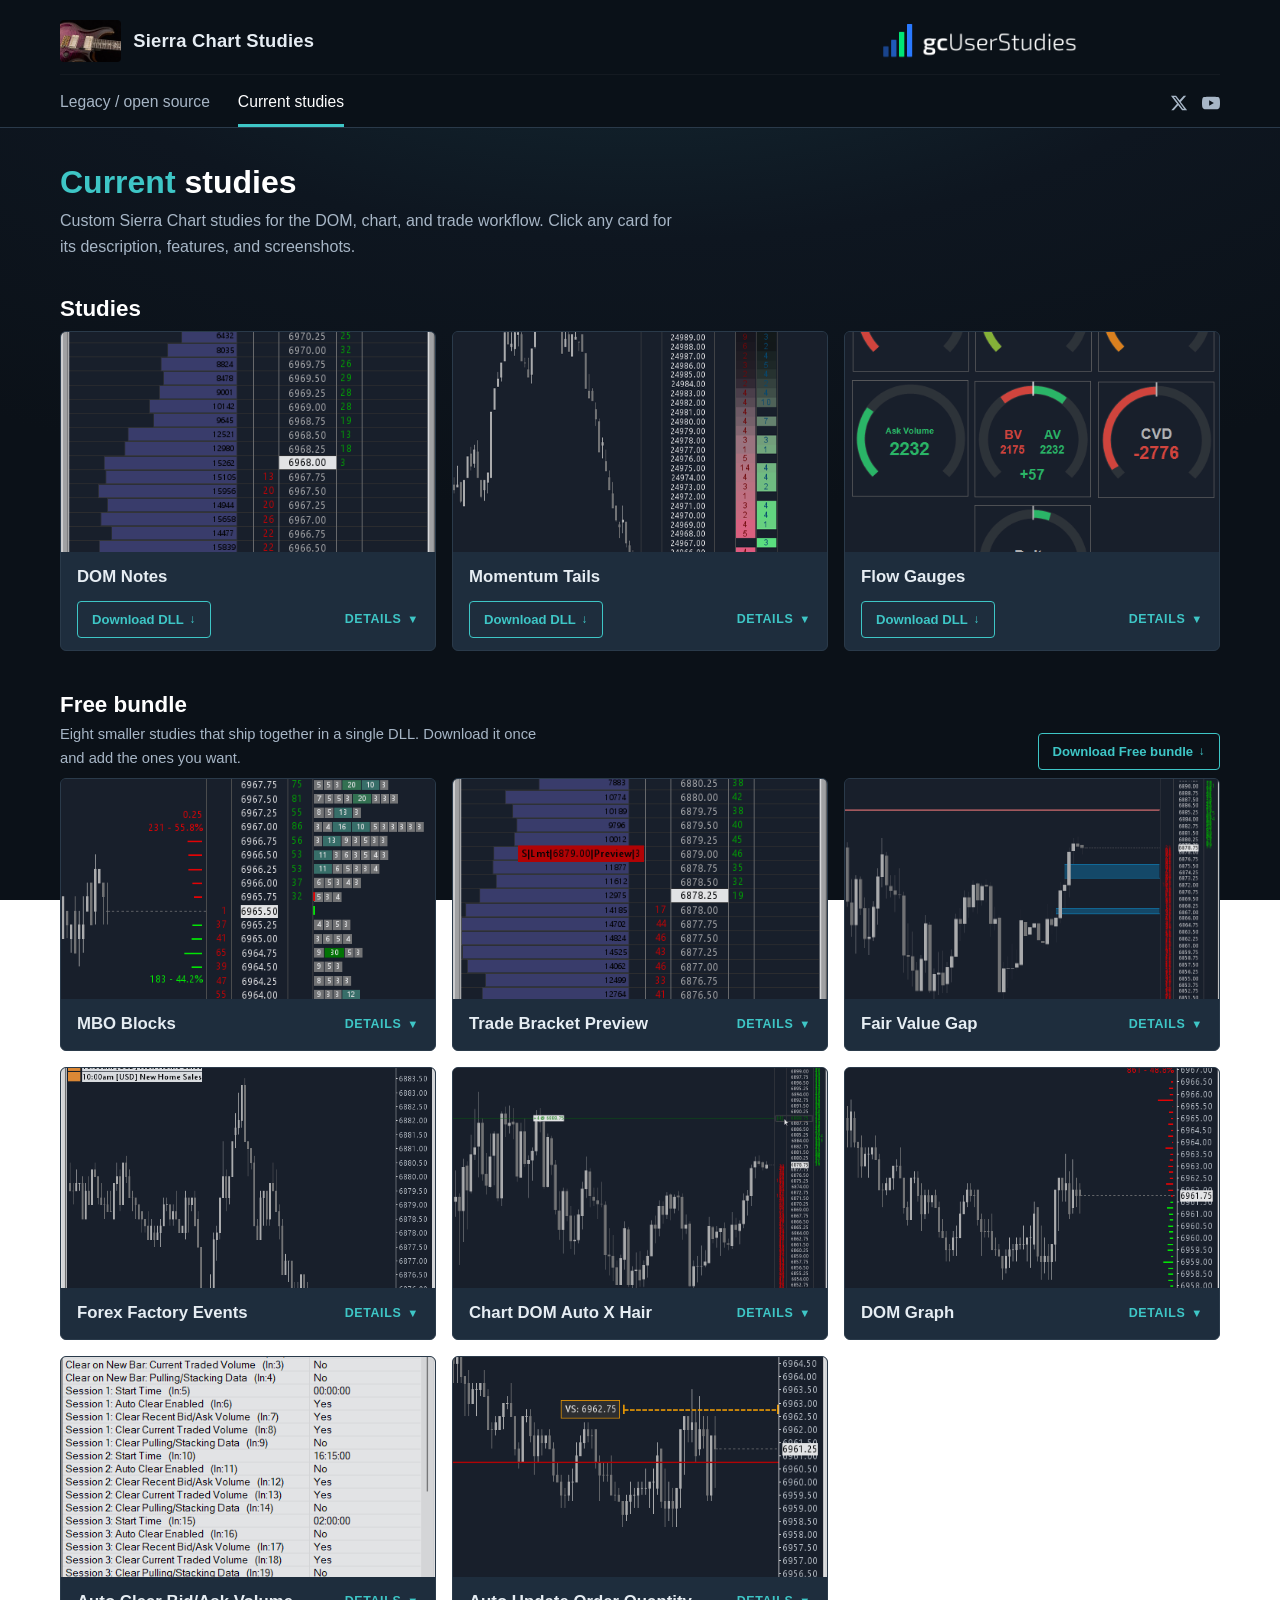
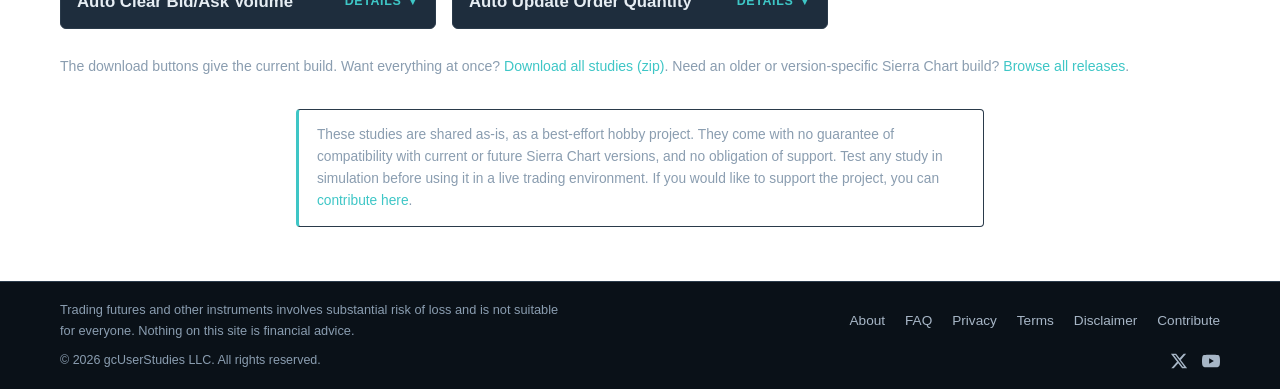
==== index.html @ 89ec5ff5 "Add files via upload" ====
<!doctype html>
<html lang="en">
<head>
  <meta charset="utf-8">
  <meta name="viewport" content="width=device-width, initial-scale=1">
  <title>Studies - gcUserStudies</title>
  <meta name="description" content="Custom Sierra Chart studies for the DOM, chart, and trade workflow.">
  <link rel="icon" type="image/png" href="assets/favicon.png">
  <link rel="stylesheet" href="styles.css?v=12">
</head>
<body class="theme-current">

  <!-- ===== Shared header ===== -->
  <header class="site-header">
    <div class="header-inner">
      <a class="brand-legacy" href="legacy.html" title="Legacy / open source studies">
        <img src="assets/legacy-guitar.jpg" alt="">
        <span>Sierra Chart Studies</span>
      </a>
      <a class="brand-current" href="index.html" title="Current studies">
        <img src="assets/gcuserstudies-logo.png" alt="gcUserStudies">
      </a>
    </div>
    <nav class="site-nav">
      <div class="nav-inner">
        <a href="legacy.html" class="nav-link">Legacy / open source</a>
        <a href="index.html" class="nav-link is-active">Current studies</a>
        <span class="social-links">
          <a href="https://x.com/gcUserStudies" target="_blank" rel="noopener" aria-label="X"><svg viewBox="0 0 24 24" aria-hidden="true"><path d="M18.244 2.25h3.308l-7.227 8.26 8.502 11.24H16.17l-5.214-6.817L4.99 21.75H1.68l7.73-8.835L1.254 2.25H8.08l4.713 6.231zm-1.161 17.52h1.833L7.084 4.126H5.117z"/></svg></a>
          <a href="https://www.youtube.com/@gcUserStudies" target="_blank" rel="noopener" aria-label="YouTube"><svg viewBox="0 0 24 24" aria-hidden="true"><path d="M23.498 6.186a3.016 3.016 0 0 0-2.122-2.136C19.505 3.545 12 3.545 12 3.545s-7.505 0-9.377.505A3.017 3.017 0 0 0 .502 6.186C0 8.07 0 12 0 12s0 3.93.502 5.814a3.016 3.016 0 0 0 2.122 2.136c1.871.505 9.376.505 9.376.505s7.505 0 9.377-.505a3.015 3.015 0 0 0 2.122-2.136C24 15.93 24 12 24 12s0-3.93-.502-5.814zM9.545 15.568V8.432L15.818 12z"/></svg></a>
        </span>
      </div>
    </nav>
  </header>

  <main>
    <div class="page-head">
      <h1><span class="page-head-accent">Current</span> studies</h1>
      <p>Custom Sierra Chart studies for the DOM, chart, and trade workflow. Click any card for its description, features, and screenshots.</p>
    </div>

    <!-- ===== Studies (individual DLLs) ===== -->
    <h2 class="section-head">Studies</h2>
    <div class="gc-gallery">

      <!-- ---------- DOM Notes ---------- -->
      <details class="gc-card" name="gc-studies">
        <summary>
          <div class="gc-card-thumb">
            <img src="assets/studies/gcDOMNotes_01.png" alt="DOM Notes on a Sierra Chart DOM">
          </div>
          <div class="gc-card-bar">
            <span class="gc-card-title">DOM Notes</span>
            <a class="gc-dl" href="https://github.com/gcUserStudies/gcuserstudies.com/releases/latest/download/gcUserStudies_DOMNotes_64.dll" download>Download DLL <span class="dl-arrow">&#8595;</span></a>
            <span class="gc-card-toggle"><span class="gc-card-arrow">&#9660;</span></span>
          </div>
        </summary>
        <div class="gc-detail">
          <div class="gc-detail-inner">
            <div class="gc-detail-media">
              <div class="gc-detail-screenshot">
                <img src="assets/studies/gcDOMNotes_01.png" alt="DOM Notes price-anchored notes">
              </div>
            </div>
            <div class="gc-detail-content">
              <p class="gc-detail-desc">DOM Notes attaches persistent, price-anchored text notes to a Sierra Chart DOM or chart. Place a note at any price level, mark levels such as HOD, LOD, VAH, VAL, POC, and vPOC using preset styles or your own custom labels, and the notes are saved with the chartbook so they stay in place between sessions.</p>
              <p class="gc-detail-features-heading">Features</p>
              <ul class="gc-detail-features">
                <li>Double-click a DOM column to add a note at that price</li>
                <li>Drag notes to a new price level, with configurable collision behavior (overwrite, swap, or block)</li>
                <li>12 style presets for HOD, LOD, VAH, VAL, POC, vPOC, Singles, and more</li>
                <li>Modifier plus click an empty cell to place a preset note in one action</li>
                <li>Customizable presets: names, colors, font styles, and alignment</li>
                <li>Per-note overrides for bold, italic, strikeout, and alignment</li>
                <li>Display in a DOM column (Label, GP1, GP2) or a standalone region column</li>
                <li>Combine increment aware, auto-detects the DOM price scale</li>
                <li>Notes persist with the chartbook</li>
              </ul>
              <p class="gc-detail-note">Notes are stored in the chartbook, which has a roughly 4KB limit. The study warns and blocks new notes once that is reached.</p>
            </div>
          </div>
        </div>
      </details>

      <!-- ---------- Momentum Tails ---------- -->
      <details class="gc-card" name="gc-studies">
        <summary>
          <div class="gc-card-thumb">
            <img src="assets/studies/gcMomentumTails_01.png" alt="Momentum Tails on a Sierra Chart DOM">
          </div>
          <div class="gc-card-bar">
            <span class="gc-card-title">Momentum Tails</span>
            <a class="gc-dl" href="https://github.com/gcUserStudies/gcuserstudies.com/releases/latest/download/gcUserStudies_MomentumTails_64.dll" download>Download DLL <span class="dl-arrow">&#8595;</span></a>
            <span class="gc-card-toggle"><span class="gc-card-arrow">&#9660;</span></span>
          </div>
        </summary>
        <div class="gc-detail">
          <div class="gc-detail-inner">
            <div class="gc-detail-media">
              <div class="gc-detail-screenshot">
                <img src="assets/studies/gcMomentumTails_01.png" alt="Color-coded momentum tails on a DOM">
              </div>
              <div class="gc-detail-extra">
                <img src="assets/studies/gcMomentumTails_Settings.png" alt="Momentum Tails settings window">
                <img src="assets/studies/TailDeltaMeter_01.png" alt="HUD delta meter">
              </div>
            </div>
            <div class="gc-detail-content">
              <p class="gc-detail-desc">Momentum Tails shows where price has traded and how fast it moved, drawn directly on the DOM or Chart DOM. Each price touch lights up in the brightest tail color and fades through cooler levels over a configurable interval, producing a heat trail of momentum and activity. Optional layers add a delta or volume histogram, a cumulative delta readout, a HUD delta meter, and Big Print highlighting for outsized volume or delta imbalance.</p>
              <p class="gc-detail-features-heading">Features</p>
              <ul class="gc-detail-features">
                <li>Color-coded fading tails with up to 10 customizable color levels</li>
                <li>Color presets plus manual custom schemes</li>
                <li>Volume display modes: active tail rows, full visible range, or hidden</li>
                <li>Intermediate tails optionally fill levels between trades for a continuous trail</li>
                <li>Split column mode showing Bid and Ask in one DOM column</li>
                <li>Combine increment aware with auto-detect of the DOM price scale</li>
                <li>Detection modes: Trade Volume Only or Bid/Ask Movement</li>
                <li>Volume Calculation Mode: All Recent Volume or Tail Activity Only, which ignores stale volume that predates the tail</li>
                <li>Big Print highlighting with Decay Timer, Until Revisited, and Both modes</li>
                <li>Delta histogram with Delta, Delta Diagonal, and Volume modes</li>
                <li>Cumulative delta display (Ask minus Bid)</li>
                <li>HUD delta meter with gradient or segmented fill and peak indicators</li>
                <li>Disable Tails to run Big Print, histogram, delta, or the HUD meter on their own</li>
                <li>Right-click quick toggles for the HUD meter, delta display, and histogram, and to clear Big Print highlights</li>
                <li>Tabbed settings window with dark and light themes, plus save, load, export, and import presets</li>
                <li>Subgraph output for Delta, Min Delta, and Max Delta</li>
              </ul>
              <p class="gc-detail-note">Thanks to the beta testers whose feedback and suggestions helped shape many of these features.</p>
            </div>
          </div>
        </div>
      </details>

      <!-- ---------- Flow Gauges ---------- -->
      <details class="gc-card" name="gc-studies">
        <summary>
          <div class="gc-card-thumb">
            <img src="assets/studies/gcFlowGauges_01.png" alt="Flow Gauges arc gauges">
          </div>
          <div class="gc-card-bar">
            <span class="gc-card-title">Flow Gauges</span>
            <a class="gc-dl" href="https://github.com/gcUserStudies/gcuserstudies.com/releases/latest/download/gcUserStudies_FlowGauges_64.dll" download>Download DLL <span class="dl-arrow">&#8595;</span></a>
            <span class="gc-card-toggle"><span class="gc-card-arrow">&#9660;</span></span>
          </div>
        </summary>
        <div class="gc-detail">
          <div class="gc-detail-inner">
            <div class="gc-detail-media">
              <div class="gc-detail-screenshot">
                <img src="assets/studies/gcFlowGauges_01.png" alt="Seven Flow Gauges types">
              </div>
              <div class="gc-detail-screenshot">
                <img src="assets/studies/gcFlowGauges_ConfigWindow_01.png" alt="Flow Gauges settings window">
              </div>
            </div>
            <div class="gc-detail-content">
              <p class="gc-detail-desc">Flow Gauges is a set of floating arc gauges that turn per-bar order flow into a single visual read. Each of the seven gauge types runs as its own study and can be floated over any chart or DOM, embedded with a double-click, and freely resized. Unidirectional gauges fill from zero to the current value, bidirectional gauges fill in opposite directions for positive and negative values, and the dual gauge shows two values at once.</p>
              <p class="gc-detail-features-heading">Features</p>
              <ul class="gc-detail-features">
                <li>Seven gauge types: Volume, Bid Volume, Ask Volume, Bid vs Ask Volume, CVD, Delta, and Tape</li>
                <li>Float over any chart or DOM, or double-click to embed</li>
                <li>Resizable, with text and arc thickness scaling proportionally</li>
                <li>Anti-aliased arc rendering in floating mode</li>
                <li>Auto Range that ratchets the gauge max up to the session high</li>
                <li>Threshold markers and evenly spaced auto division marks</li>
                <li>Auto color gradient for unidirectional gauges, positive and negative colors for bidirectional</li>
                <li>Right-click quick toggles for Auto Range, flip, auto color, labels, and values</li>
                <li>Subgraph output of each gauge value</li>
                <li>Tabbed settings window with dark and light themes</li>
                <li>Presets: save, load, export, and import per gauge type</li>
              </ul>
            </div>
          </div>
        </div>
      </details>

    </div>

    <!-- ===== Free bundle (one shared DLL) ===== -->
    <div class="section-head-row">
      <div>
        <h2 class="section-head">Free bundle</h2>
        <p class="section-sub">Eight smaller studies that ship together in a single DLL. Download it once and add the ones you want.</p>
      </div>
      <a class="gc-dl gc-dl-lg" href="https://github.com/gcUserStudies/gcuserstudies.com/releases/latest/download/gcUserStudies_Free_64.dll" download>Download Free bundle <span class="dl-arrow">&#8595;</span></a>
    </div>
    <div class="gc-gallery gc-gallery--bundle">

      <!-- ---------- MBO Blocks ---------- -->
      <details class="gc-card" name="gc-studies">
        <summary>
          <div class="gc-card-thumb">
            <img src="assets/studies/gcMBOBlocks_Free_01.png" alt="MBO Blocks on a DOM">
          </div>
          <div class="gc-card-bar">
            <span class="gc-card-title">MBO Blocks</span>            <span class="gc-card-toggle"><span class="gc-card-arrow">&#9660;</span></span>
          </div>
        </summary>
        <div class="gc-detail">
          <div class="gc-detail-inner">
            <div class="gc-detail-media">
              <div class="gc-detail-screenshot">
                <img src="assets/studies/gcMBOBlocks_Free_01.png" alt="MBO Blocks color-coded limit orders">
              </div>
            </div>
            <div class="gc-detail-content">
              <p class="gc-detail-desc">MBO Blocks visualizes Market By Order data as color-coded blocks on your DOM or chart. Individual limit orders are stacked at each price level, sized proportionally and colored by quantity range, and the study tracks when orders change price or size. Requires Sierra Chart Service Package 12 (Integrated Advanced MBO) with Market by Order data. If blocks do not appear, see <a href="https://www.sierrachart.com/index.php?page=doc/MarketByOrder.php#StepByStepInstructions" target="_blank" rel="noopener">Troubleshooting MBO Data</a>.</p>
              <p class="gc-detail-features-heading">Features</p>
              <ul class="gc-detail-features">
                <li>Render in DOM columns (GP1/GP2/Label) or as a virtual column on any chart or DOM</li>
                <li>15 quantity filter tiers per side, with custom block and text colors</li>
                <li>Front of Queue markers for Bid and Ask</li>
                <li>Flexible scaling with multiple block scaling methods and a configurable scale factor</li>
                <li>Combine increment aware, auto-detects your DOM grouping</li>
                <li>Minimum size filter to hide small orders and reduce noise</li>
                <li>Works on charts and DOMs, auto-detecting the window type and adapting the layout</li>
                <li>Order tracking marks orders that change price or size</li>
                <li>History tails plus a hover or pin snapshot window showing an order's movement trail</li>
              </ul>
              <p class="gc-detail-note">Acknowledgment: the original concept of visualizing MBO orders as colored blocks was inspired by <a href="https://motivewave.com/" target="_blank" rel="noopener">MotiveWave</a>, brought to my attention by <a href="https://x.com/ZigsOnTheBid" target="_blank" rel="noopener">ZigsOnTheBid</a> in the <a href="https://discord.com/servers/sierra-charts-community-847128947694895144" target="_blank" rel="noopener">Sierra Chart Discord</a>. It has since evolved with original features; the original text-only version is on <a href="https://github.com/gcUserStudies/sierrachart" target="_blank" rel="noopener">GitHub</a>.</p>            </div>
          </div>
        </div>
      </details>

      <!-- ---------- Trade Bracket Preview ---------- -->
      <details class="gc-card" name="gc-studies">
        <summary>
          <div class="gc-card-thumb">
            <img src="assets/studies/gcTradeBracketPreview_Free_01.png" alt="Trade Bracket Preview lines">
          </div>
          <div class="gc-card-bar">
            <span class="gc-card-title">Trade Bracket Preview</span>            <span class="gc-card-toggle"><span class="gc-card-arrow">&#9660;</span></span>
          </div>
        </summary>
        <div class="gc-detail">
          <div class="gc-detail-inner">
            <div class="gc-detail-media">
              <div class="gc-detail-screenshot">
                <img src="assets/studies/gcTradeBracketPreview_Free_01.png" alt="Bracket entry, stop, and target preview">
              </div>
            </div>
            <div class="gc-detail-content">
              <p class="gc-detail-desc">Trade Bracket Preview shows your bracket orders before you place them. It draws labeled entry, stop, and target lines at the hovered price based on your active Trade Window settings, and works on both Chart and DOM.</p>
              <p class="gc-detail-features-heading">Features</p>
              <ul class="gc-detail-features">
                <li>Live entry, stop, and target lines from your Trade Window</li>
                <li>Match Sierra Chart order line colors or use custom colors</li>
                <li>Above or below market warning and Trade Lock warning</li>
                <li>Quick Trade Window config switching via a popup menu</li>
                <li>DOM direction detection (Buy column long, Sell column short)</li>
                <li>Chart direction modes: Auto-Flip, Fixed Long, Fixed Short, Separate Keys</li>
                <li>Auto-hide when a position is open</li>
              </ul>            </div>
          </div>
        </div>
      </details>

      <!-- ---------- Fair Value Gap ---------- -->
      <details class="gc-card" name="gc-studies">
        <summary>
          <div class="gc-card-thumb">
            <img src="assets/studies/gcFVG_Free_01.png" alt="Fair Value Gaps on a chart">
          </div>
          <div class="gc-card-bar">
            <span class="gc-card-title">Fair Value Gap</span>            <span class="gc-card-toggle"><span class="gc-card-arrow">&#9660;</span></span>
          </div>
        </summary>
        <div class="gc-detail">
          <div class="gc-detail-inner">
            <div class="gc-detail-media">
              <div class="gc-detail-screenshot">
                <img src="assets/studies/gcFVG_Free_01.png" alt="Fair Value Gap boxes">
              </div>
            </div>
            <div class="gc-detail-content">
              <p class="gc-detail-desc">Fair Value Gap identifies and draws Fair Value Gaps, the three-bar price pattern where a strong move leaves a gap between the first and third bar wicks.</p>
              <p class="gc-detail-features-heading">Features</p>
              <ul class="gc-detail-features">
                <li>Independent settings for up and down gaps</li>
                <li>Configurable line style, width, color, fill color, and transparency</li>
                <li>Extend right: None, Last Bar, or Chart Edge</li>
                <li>Auto-hide when a gap is filled, with optional midline</li>
                <li>Minimum gap size filter and bar lookback limit</li>
                <li>Optional external study filter to qualify which candles produce gaps</li>
                <li>Subgraph outputs tracking high and low for up to 14 active gaps</li>
              </ul>            </div>
          </div>
        </div>
      </details>

      <!-- ---------- Forex Factory Events ---------- -->
      <details class="gc-card" name="gc-studies">
        <summary>
          <div class="gc-card-thumb">
            <img src="assets/studies/gcForexFactory_Free_01.png" alt="Forex Factory events on a chart">
          </div>
          <div class="gc-card-bar">
            <span class="gc-card-title">Forex Factory Events</span>            <span class="gc-card-toggle"><span class="gc-card-arrow">&#9660;</span></span>
          </div>
        </summary>
        <div class="gc-detail">
          <div class="gc-detail-inner">
            <div class="gc-detail-media">
              <div class="gc-detail-screenshot">
                <img src="assets/studies/gcForexFactory_Free_01.png" alt="Economic events list on a chart">
              </div>
            </div>
            <div class="gc-detail-content">
              <p class="gc-detail-desc">Forex Factory Events downloads the week's economic events from Forex Factory and displays them on your chart, so scheduled releases are visible alongside price.</p>
              <p class="gc-detail-features-heading">Features</p>
              <ul class="gc-detail-features">
                <li>Filter by currency and by impact level</li>
                <li>Independent styling for past, upcoming, and current events</li>
                <li>am/pm or 24-hour time, with optional Forecast and Previous values</li>
                <li>Adjustable font size, event spacing, and position offsets</li>
                <li>Hide past events, optionally show tomorrow's events</li>
                <li>Subgraph candle coloring before and at event time for Sierra Chart alerts</li>
                <li>Configurable update and retry intervals</li>
              </ul>            </div>
          </div>
        </div>
      </details>

      <!-- ---------- Chart DOM Auto X Hair ---------- -->
      <details class="gc-card" name="gc-studies">
        <summary>
          <div class="gc-card-thumb">
            <img src="assets/studies/gcChartDOMAutoXHair_Free_01.png" alt="Chart DOM auto crosshair">
          </div>
          <div class="gc-card-bar">
            <span class="gc-card-title">Chart DOM Auto X Hair</span>            <span class="gc-card-toggle"><span class="gc-card-arrow">&#9660;</span></span>
          </div>
        </summary>
        <div class="gc-detail">
          <div class="gc-detail-inner">
            <div class="gc-detail-media">
              <div class="gc-detail-screenshot">
                <img src="assets/studies/gcChartDOMAutoXHair_Free_01.png" alt="Crosshair and order preview on a Chart DOM">
              </div>
            </div>
            <div class="gc-detail-content">
              <p class="gc-detail-desc">Chart DOM Auto X Hair draws a cross hair across the chart when you hover over Chart DOM columns. An order preview label shows the order that would be placed at the hovered price, including direction and quantity, with optional Trade Lock status.</p>
              <p class="gc-detail-features-heading">Features</p>
              <ul class="gc-detail-features">
                <li>Cross hair across the chart when hovering Chart DOM columns</li>
                <li>Order preview label showing direction and quantity at the hovered price</li>
                <li>Optional Trade Lock status display</li>
              </ul>            </div>
          </div>
        </div>
      </details>

      <!-- ---------- DOM Graph ---------- -->
      <details class="gc-card" name="gc-studies">
        <summary>
          <div class="gc-card-thumb">
            <img src="assets/studies/gcDOMGraph_Free_01.png" alt="DOM depth graph">
          </div>
          <div class="gc-card-bar">
            <span class="gc-card-title">DOM Graph</span>            <span class="gc-card-toggle"><span class="gc-card-arrow">&#9660;</span></span>
          </div>
        </summary>
        <div class="gc-detail">
          <div class="gc-detail-inner">
            <div class="gc-detail-media">
              <div class="gc-detail-screenshot">
                <img src="assets/studies/gcDOMGraph_Free_01.png" alt="DOM depth graph with independent depth">
              </div>
            </div>
            <div class="gc-detail-content">
              <p class="gc-detail-desc">DOM Graph is a depth graph that controls its own depth level. Sierra Chart's built-in DOM graph is tied to the chart's Market Depth setting, so limiting it limits depth for every study. This study lets you keep full depth on the chart for other studies while independently controlling how many levels the graph displays.</p>
              <p class="gc-detail-features-heading">Features</p>
              <ul class="gc-detail-features">
                <li>Configurable maximum depth levels, independent of the chart Market Depth setting</li>
                <li>Bid and ask bar colors with gradient blending</li>
                <li>Adjustable bar width and line thickness</li>
                <li>Show or hide volume numbers, totals, percentages, spread, and bid/ask prices</li>
                <li>Highlight the level with the greatest volume</li>
                <li>Font source: Chart Text or DOM Quantities</li>
                <li>Horizontal offset for positioning</li>
              </ul>            </div>
          </div>
        </div>
      </details>

      <!-- ---------- Auto Clear Bid/Ask Volume ---------- -->
      <details class="gc-card" name="gc-studies">
        <summary>
          <div class="gc-card-thumb">
            <img src="assets/studies/gcAutoClearRecentBidAskPS_Free_01.png" alt="Auto Clear Bid/Ask Volume settings">
          </div>
          <div class="gc-card-bar">
            <span class="gc-card-title">Auto Clear Bid/Ask Volume</span>            <span class="gc-card-toggle"><span class="gc-card-arrow">&#9660;</span></span>
          </div>
        </summary>
        <div class="gc-detail">
          <div class="gc-detail-inner">
            <div class="gc-detail-media">
              <div class="gc-detail-screenshot">
                <img src="assets/studies/gcAutoClearRecentBidAskPS_Free_01.png" alt="Auto Clear session configuration">
              </div>
            </div>
            <div class="gc-detail-content">
              <p class="gc-detail-desc">Auto Clear Bid/Ask Volume automatically clears DOM volume and order flow data on a schedule or when new bars form. It handles three independent data types: Recent Bid/Ask Volume, Current Traded Volume, and Pulling/Stacking data.</p>
              <p class="gc-detail-features-heading">Features</p>
              <ul class="gc-detail-features">
                <li>Six configurable session times</li>
                <li>Per-session control over which data types to clear</li>
                <li>Sessions 1 and 2 default to your Regular and Evening session start times</li>
                <li>Optionally clear selected data types on each new bar</li>
                <li>Detects timeframe changes and chart reloads to avoid false triggers</li>
                <li>Clearing Pulling/Stacking data affects all charts in the instance</li>
              </ul>            </div>
          </div>
        </div>
      </details>

      <!-- ---------- Auto Update Order Quantity ---------- -->
      <details class="gc-card" name="gc-studies">
        <summary>
          <div class="gc-card-thumb">
            <img src="assets/studies/gcAutoUpdateOrderQty_Free_01.png" alt="Auto Update Order Quantity">
          </div>
          <div class="gc-card-bar">
            <span class="gc-card-title">Auto Update Order Quantity</span>            <span class="gc-card-toggle"><span class="gc-card-arrow">&#9660;</span></span>
          </div>
        </summary>
        <div class="gc-detail">
          <div class="gc-detail-inner">
            <div class="gc-detail-media">
              <div class="gc-detail-screenshot">
                <img src="assets/studies/gcAutoUpdateOrderQty_Free_01.png" alt="Auto Update Order Quantity with virtual stop line">
              </div>
            </div>
            <div class="gc-detail-content">
              <p class="gc-detail-desc">Auto Update Order Quantity updates the Trade Window order quantity based on whether you are flat or in a position. It only changes the quantity value and does not submit, block, or manage orders.</p>
              <p class="gc-detail-features-heading">Features</p>
              <ul class="gc-detail-features">
                <li>Separate order quantities for flat and in-position states</li>
                <li>Scale out by percentage with configurable rounding</li>
                <li>Applies to all manual buy and sell orders</li>
                <li>Optional Virtual Stop Line drawn at a configurable tick offset from entry</li>
                <li>Configurable Virtual Stop Line color, width, style, length, and price label</li>
                <li>The Virtual Stop Line is a visual reference only, not a real stop order</li>
              </ul>            </div>
          </div>
        </div>
      </details>

    </div>

    <p class="versions-note">The download buttons give the current build. Want everything at once? <a href="https://github.com/gcUserStudies/gcuserstudies.com/releases/latest/download/gcUserStudies_ALL.zip" download>Download all studies (zip)</a>. Need an older or version-specific Sierra Chart build? <a href="https://github.com/gcUserStudies/gcuserstudies.com/releases" target="_blank" rel="noopener">Browse all releases</a>.</p>

    <!-- ===== As-is disclaimer ===== -->
    <div class="disclaimer">
      <p>These studies are shared as-is, as a best-effort hobby project. They come with no guarantee of compatibility with current or future Sierra Chart versions, and no obligation of support. Test any study in simulation before using it in a live trading environment. If you would like to support the project, you can <a href="https://buy.stripe.com/6oU3cw7A94Pzc1c6aFbQY00" target="_blank" rel="noopener">contribute here</a>.</p>
    </div>
  </main>

  <!-- ===== Shared footer ===== -->
  <footer class="site-footer">
    <div class="footer-inner">
      <p class="risk">Trading futures and other instruments involves substantial risk of loss and is not suitable for everyone. Nothing on this site is financial advice.</p>
      <nav class="footer-links">
        <a href="about.html">About</a>
        <a href="faq.html">FAQ</a>
        <a href="privacy.html">Privacy</a>
        <a href="terms.html">Terms</a>
        <a href="disclaimer.html">Disclaimer</a>
        <a href="https://buy.stripe.com/6oU3cw7A94Pzc1c6aFbQY00" target="_blank" rel="noopener">Contribute</a>
      </nav>
    </div>
    <div class="footer-bottom">
      <p class="footer-copyright">&copy; 2026 gcUserStudies LLC. All rights reserved.</p>
      <span class="social-links">
        <a href="https://x.com/gcUserStudies" target="_blank" rel="noopener" aria-label="X"><svg viewBox="0 0 24 24" aria-hidden="true"><path d="M18.244 2.25h3.308l-7.227 8.26 8.502 11.24H16.17l-5.214-6.817L4.99 21.75H1.68l7.73-8.835L1.254 2.25H8.08l4.713 6.231zm-1.161 17.52h1.833L7.084 4.126H5.117z"/></svg></a>
        <a href="https://www.youtube.com/@gcUserStudies" target="_blank" rel="noopener" aria-label="YouTube"><svg viewBox="0 0 24 24" aria-hidden="true"><path d="M23.498 6.186a3.016 3.016 0 0 0-2.122-2.136C19.505 3.545 12 3.545 12 3.545s-7.505 0-9.377.505A3.017 3.017 0 0 0 .502 6.186C0 8.07 0 12 0 12s0 3.93.502 5.814a3.016 3.016 0 0 0 2.122 2.136c1.871.505 9.376.505 9.376.505s7.505 0 9.377-.505a3.015 3.015 0 0 0 2.122-2.136C24 15.93 24 12 24 12s0-3.93-.502-5.814zM9.545 15.568V8.432L15.818 12z"/></svg></a>
      </span>
    </div>
  </footer>

  <script src="gallery.js" defer></script>
</body>
</html>
---- styles.css ----
/* ============================================================
   gcUserStudies static site - shared stylesheet
   Two pages share this file:
     body.theme-current  -> teal accent  (Current studies)
     body.theme-legacy   -> purple accent (Legacy / open source)
   The accent palette is the only thing that changes between
   pages; everything else is a shared dark base.
   ============================================================ */

/* ---------- Reset / base ---------- */
*,
*::before,
*::after { box-sizing: border-box; }

html { -webkit-text-size-adjust: 100%; }

body {
  margin: 0;
  font-family: -apple-system, BlinkMacSystemFont, "Segoe UI", Roboto,
    Helvetica, Arial, sans-serif;
  font-size: 16px;
  line-height: 1.6;
  color: var(--text);
  background: var(--page-bg);
  background-attachment: fixed;
  min-height: 100vh;
  display: flex;
  flex-direction: column;
}

img { max-width: 100%; }

a { color: var(--accent); text-decoration: none; }
a:hover { text-decoration: underline; }

h1, h2, h3, h4 { line-height: 1.25; font-weight: 600; }

/* ---------- Shared dark base tokens ---------- */
:root {
  --header-bg: #0a1118;
  --surface: #16202c;
  --surface-2: #1e2d3d;
  --surface-3: #151f2b;
  --border: #2a3a4a;
  --text: #e6edf3;
  --text-dim: #a7b6c6;
  --text-muted: #8a9db0;
  --radius: 6px;
  --maxw: 1200px;
}

/* ---------- Current page: teal on dark ---------- */
body.theme-current {
  --accent: #3ec6c6;
  --accent-strong: #57dada;
  --accent-soft: rgba(62, 198, 198, 0.15);
  --page-bg: radial-gradient(1200px 600px at 50% -10%, #16303a 0%, #0e1620 55%, #0b1118 100%);
}

/* ---------- Legacy page: purple / magenta ---------- */
body.theme-legacy {
  --accent: #c264d4;
  --accent-strong: #d77ce6;
  --accent-soft: rgba(194, 100, 212, 0.16);
  /* The original site used this geometric purple image as a fixed
     full-bleed background; carry it over for the legacy identity. */
  --page-bg:
    linear-gradient(rgba(10, 6, 14, 0.82), rgba(10, 6, 14, 0.9)),
    url("assets/legacy-bg.jpg") center center / cover no-repeat fixed;
}

/* ============================================================
   Header (shared on every page)
   ============================================================ */
.site-header {
  background: var(--header-bg);
  border-bottom: 1px solid var(--border);
}

.header-inner {
  max-width: var(--maxw);
  margin: 0 auto;
  padding: 16px 20px 8px;
  display: flex;
  align-items: center;
  justify-content: space-between;
  gap: 16px;
  flex-wrap: wrap;
}

/* Left identity: legacy guitar logo + wordmark */
.brand-legacy {
  display: flex;
  align-items: center;
  gap: 12px;
  color: var(--text);
}
.brand-legacy:hover { text-decoration: none; }
.brand-legacy img {
  height: 42px;
  width: auto;
  border-radius: 4px;
  display: block;
}
.brand-legacy span {
  font-size: 1.15rem;
  font-weight: 600;
  letter-spacing: 0.2px;
}

/* Right identity: gcUserStudies logo, rendered at true brand color
   on both pages (never recolored to a page theme). */
.brand-current { display: flex; align-items: center; }
.brand-current:hover { text-decoration: none; }
.brand-current img {
  height: 50px;
  width: auto;
  display: block;
}

/* Nav row beneath the logos */
.site-nav {
  max-width: var(--maxw);
  margin: 0 auto;
  padding: 0 20px;
}
.nav-inner {
  display: flex;
  gap: 28px;
  border-top: 1px solid rgba(255, 255, 255, 0.04);
  padding-top: 4px;
}
.nav-link {
  display: inline-block;
  padding: 10px 0;
  color: var(--text-dim);
  font-size: 0.98rem;
  font-weight: 500;
  border-bottom: 3px solid transparent;
}
.nav-link:hover { color: var(--text); text-decoration: none; }
.nav-link.is-active {
  color: #fff;
  border-bottom-color: var(--accent);
}

/* ============================================================
   Page heading band (explicit "where am I" label)
   ============================================================ */
.page-head {
  max-width: var(--maxw);
  margin: 0 auto;
  padding: 34px 20px 10px;
}
.page-head h1 {
  margin: 0 0 6px;
  font-size: 2rem;
  color: #fff;
}
.page-head .page-head-accent { color: var(--accent); }
.page-head p {
  margin: 0;
  color: var(--text-dim);
  max-width: 70ch;
}

/* Main content wrapper */
main {
  flex: 1 0 auto;
  width: 100%;
}
.wrap {
  max-width: var(--maxw);
  margin: 0 auto;
  padding: 20px;
}

/* ============================================================
   Card gallery (current studies page)
   Ported from the WordPress gallery CSS, converted to use
   native <details> elements so no script drives the expand.
   ============================================================ */
.gc-gallery {
  display: grid;
  grid-template-columns: repeat(3, 1fr);
  gap: 16px;
  max-width: var(--maxw);
  margin: 8px auto 0;
  padding: 0 20px;
}
@media (max-width: 900px) {
  .gc-gallery { grid-template-columns: repeat(2, 1fr); }
}
@media (max-width: 560px) {
  .gc-gallery { grid-template-columns: 1fr; padding: 0 12px; }
  .section-head, .section-head-row { padding-left: 12px; padding-right: 12px; }
}

/* Section headings on the current studies page (Studies vs Free bundle) */
.section-head {
  max-width: var(--maxw);
  margin: 26px auto 6px;
  padding: 0 20px;
  font-size: 1.4rem;
  color: #fff;
}
.section-head-row {
  max-width: var(--maxw);
  margin: 40px auto 6px;
  padding: 0 20px;
  display: flex;
  align-items: flex-end;
  justify-content: space-between;
  gap: 12px 24px;
  flex-wrap: wrap;
}
.section-head-row .section-head { margin: 0; padding: 0; max-width: none; }
.section-head-row .section-sub {
  margin: 4px 0 0;
  color: var(--text-dim);
  font-size: 0.92rem;
  max-width: 60ch;
}
.gc-dl-lg { padding: 10px 18px; font-size: 0.9rem; }
/* Bundle cards have no individual download, so title and toggle share one row */
.gc-gallery--bundle .gc-card-title { flex: 1 1 auto; }

/* Each card is a <details>. Collapsed = one grid cell.
   Open = spans the full row (grid-column: 1 / -1). */
.gc-card {
  background: var(--surface-2);
  border: 1px solid var(--border);
  border-radius: var(--radius);
  overflow: hidden;
  transition: border-color 0.2s ease, transform 0.15s ease;
  align-self: start;
}
.gc-card:hover { border-color: var(--accent); transform: translateY(-2px); }
.gc-card[open] {
  grid-column: 1 / -1;
  border-color: var(--accent);
  transform: none;
}

/* The summary is the clickable card face. Strip native marker. */
.gc-card > summary {
  list-style: none;
  cursor: pointer;
  display: block;
}
.gc-card > summary::-webkit-details-marker { display: none; }
.gc-card > summary::marker { content: ""; }

/* Thumbnail (collapsed state only) */
.gc-card-thumb {
  height: 220px;
  background: var(--surface-3);
  overflow: hidden;
}
.gc-card-thumb img {
  width: 100%;
  height: 220px;
  object-fit: cover;
  /* Frame the middle of each screenshot, where the key feature sits
     (bracket label, colored tails, large-order highlight, FVG boxes).
     Cropping to the top showed only the sparse top of a price ladder. */
  object-position: center;
  display: block;
  opacity: 0.88;
  transition: opacity 0.2s ease;
}
.gc-card:hover .gc-card-thumb img { opacity: 1; }
.gc-card[open] .gc-card-thumb { display: none; }

/* Info / action bar inside the summary.
   Two rows: the title gets its own line (so multi-word names do not
   collide with the buttons), then the download + toggle row. */
.gc-card-bar {
  display: flex;
  flex-wrap: wrap;
  align-items: center;
  gap: 10px 12px;
  padding: 12px 16px;
}
.gc-card-title {
  flex: 1 0 100%;
  font-size: 1.05rem;
  font-weight: 600;
  color: var(--text);
  min-width: 0;
}
.gc-card[open] .gc-card-title { color: #fff; font-size: 1.2rem; }
.gc-card-toggle { margin-left: auto; }

/* Toggle hint ("Details" / "Close" + arrow) */
.gc-card-toggle {
  display: inline-flex;
  align-items: center;
  gap: 6px;
  color: var(--accent);
  font-size: 0.78rem;
  font-weight: 600;
  text-transform: uppercase;
  letter-spacing: 0.6px;
  white-space: nowrap;
}
.gc-card-toggle::before { content: "Details"; }
.gc-card[open] .gc-card-toggle::before { content: "Close"; }
.gc-card-arrow {
  font-size: 0.7rem;
  transition: transform 0.25s ease;
}
.gc-card[open] .gc-card-arrow { transform: rotate(180deg); }

/* ---------- Download button (co-located on every card) ---------- */
.gc-dl {
  display: inline-flex;
  align-items: center;
  gap: 6px;
  padding: 7px 14px;
  border: 1px solid var(--accent);
  border-radius: 4px;
  color: var(--accent);
  font-size: 0.82rem;
  font-weight: 600;
  white-space: nowrap;
  transition: background 0.2s ease, color 0.2s ease;
}
.gc-dl:hover {
  background: var(--accent);
  color: #05222a;
  text-decoration: none;
}
.gc-dl .dl-arrow { font-size: 0.9em; line-height: 1; }

/* ============================================================
   Detail panel (revealed when a card is open)
   ============================================================ */
.gc-detail {
  border-top: 1px solid var(--border);
  background: var(--surface);
}
.gc-detail-inner {
  display: flex;
  gap: 30px;
  padding: 26px 30px;
  align-items: flex-start;
}
@media (max-width: 760px) {
  .gc-detail-inner { flex-direction: column; padding: 20px; }
}

.gc-detail-media {
  flex: 0 0 44%;
  max-width: 44%;
  display: flex;
  flex-direction: column;
  gap: 8px;
}
@media (max-width: 760px) {
  .gc-detail-media { flex: none; max-width: 100%; width: 100%; }
}
.gc-detail-screenshot {
  border: 1px solid var(--border);
  border-radius: 4px;
  overflow: hidden;
  background: #0e1620;
}
.gc-detail-screenshot img { width: 100%; height: auto; display: block; }

/* Strip of additional screenshots under the primary one */
.gc-detail-extra {
  display: flex;
  flex-wrap: wrap;
  gap: 8px;
}
/* Cap by max width and height with auto sizing, so extra screenshots keep
   their aspect ratio and never blow up (e.g. the thin delta meter) or
   shrink to an unreadable sliver. */
.gc-detail-extra img {
  max-width: calc(50% - 4px);
  max-height: 220px;
  width: auto;
  height: auto;
  border: 1px solid var(--border);
  border-radius: 4px;
  background: #0e1620;
  display: block;
}

.gc-detail-content { flex: 1; min-width: 0; }
.gc-detail-desc {
  margin: 0 0 16px;
  font-size: 0.95rem;
  line-height: 1.65;
  color: var(--text-dim);
}
.gc-detail-features-heading {
  margin: 0 0 8px;
  font-size: 0.8rem;
  font-weight: 700;
  color: var(--accent);
  text-transform: uppercase;
  letter-spacing: 1px;
}
.gc-detail-features { list-style: none; padding: 0; margin: 0 0 4px; }
.gc-detail-features li {
  position: relative;
  padding: 4px 0 4px 18px;
  font-size: 0.9rem;
  line-height: 1.5;
  color: var(--text-muted);
}
.gc-detail-features li::before {
  content: "\2022";
  position: absolute;
  left: 0;
  color: var(--accent);
}

/* ---------- Small note under a study detail (e.g. shared bundle DLL) ---------- */
.gc-detail-note {
  margin: 14px 0 0;
  padding-top: 12px;
  border-top: 1px solid var(--border);
  font-size: 0.8rem;
  font-style: italic;
  color: var(--text-muted);
}
/* Stacked notes (e.g. acknowledgment followed by bundle note): only the
   first carries the divider. */
.gc-detail-note + .gc-detail-note {
  border-top: none;
  padding-top: 0;
  margin-top: 8px;
}
.gc-detail-note a { font-style: normal; }

/* ============================================================
   Disclaimer / note blocks
   ============================================================ */
/* Link to older / version-specific builds (points at the GitHub releases page) */
.versions-note {
  max-width: var(--maxw);
  margin: 26px auto 0;
  padding: 0 20px;
  font-size: 0.88rem;
  color: var(--text-muted);
}

.disclaimer {
  max-width: var(--maxw);
  margin: 18px auto 0;
  padding: 14px 20px;
}
.disclaimer p {
  margin: 0 auto;
  max-width: 90ch;
  padding: 14px 18px;
  font-size: 0.86rem;
  line-height: 1.6;
  color: var(--text-muted);
  background: rgba(255, 255, 255, 0.02);
  border: 1px solid var(--border);
  border-left: 3px solid var(--accent);
  border-radius: 4px;
}

/* ============================================================
   Legacy page content (carried from the original site)
   ============================================================ */
.legacy-toc {
  display: flex;
  flex-wrap: wrap;
  gap: 8px 18px;
  margin: 0 0 24px;
  padding: 14px 18px;
  background: rgba(0, 0, 0, 0.55);
  border: 1px solid var(--border);
  border-radius: var(--radius);
}
.legacy-toc a { font-size: 0.92rem; font-weight: 500; }

.legacy-section {
  margin: 0 0 22px;
  padding: 22px 26px;
  background: rgba(0, 0, 0, 0.62);
  border: 1px solid var(--border);
  border-radius: var(--radius);
}
.legacy-section h2 {
  margin: 0 0 6px;
  font-size: 1.5rem;
  color: #fff;
  scroll-margin-top: 20px;
}
.legacy-section h2 .sec-accent { color: var(--accent); }
.legacy-study { margin: 0 0 18px; }
.legacy-study:last-child { margin-bottom: 0; }
.legacy-study h3 {
  margin: 0 0 4px;
  font-size: 1.1rem;
  color: var(--accent-strong);
}
.legacy-study p { margin: 0 0 8px; color: var(--text-dim); }
.legacy-study ul { margin: 0 0 8px; padding-left: 20px; color: var(--text-muted); }
.legacy-study li { margin: 2px 0; }
.legacy-hr { border: 0; border-top: 1px solid var(--border); margin: 18px 0; }

/* Tag for studies that also appear on the current page */
.legacy-tag {
  display: inline-block;
  margin-left: 8px;
  padding: 2px 8px;
  font-size: 0.7rem;
  font-weight: 600;
  text-transform: uppercase;
  letter-spacing: 0.5px;
  vertical-align: middle;
  color: var(--accent);
  border: 1px solid var(--accent);
  border-radius: 999px;
}

/* Version history entries */
.version-entry {
  margin: 0 0 16px;
  padding: 14px 16px;
  background: rgba(255, 255, 255, 0.025);
  border: 1px solid var(--border);
  border-radius: 4px;
}
.version-entry.is-current { border-left: 3px solid var(--accent); }
.version-entry h3 { margin: 0 0 8px; font-size: 1rem; color: #fff; }
.version-entry .ver-badge {
  display: inline-block;
  margin-left: 8px;
  padding: 1px 8px;
  font-size: 0.68rem;
  font-weight: 700;
  text-transform: uppercase;
  letter-spacing: 0.5px;
  color: #05222a;
  background: var(--accent);
  border-radius: 999px;
}
.version-entry ul { margin: 0; padding-left: 18px; }
.version-entry li { margin: 4px 0; color: var(--text-dim); font-size: 0.9rem; }

.legacy-section .meta-note {
  font-size: 0.85rem;
  color: var(--text-muted);
}

/* Footnote marker and fine print (e.g. the paid-services aside) */
.footnote-marker {
  color: var(--accent);
  font-weight: 700;
}
.fine-print {
  margin: 16px 0 0;
  padding-top: 12px;
  border-top: 1px solid var(--border);
  font-size: 0.82rem;
  font-style: italic;
  color: var(--text-muted);
}
.fine-print a { font-style: normal; }

.chartbook-shot {
  margin-top: 12px;
  border: 1px solid var(--border);
  border-radius: 4px;
  max-width: 100%;
}

/* ============================================================
   Simple content pages (about / faq)
   ============================================================ */
.doc {
  max-width: 760px;
  margin: 0 auto;
  padding: 10px 20px 30px;
}
.doc h2 {
  margin: 26px 0 8px;
  font-size: 1.25rem;
  color: #fff;
}
.doc h2:first-child { margin-top: 8px; }
.doc p { color: var(--text-dim); }
.doc ol, .doc ul { color: var(--text-dim); padding-left: 22px; }
.doc li { margin: 6px 0; }
.faq-q {
  margin: 30px 0 8px;
  padding-top: 22px;
  border-top: 1px solid var(--border);
  font-size: 1.2rem;
  font-weight: 700;
  color: var(--accent-strong);
}
.faq-q:first-of-type {
  margin-top: 6px;
  padding-top: 0;
  border-top: none;
}

/* ============================================================
   Footer (shared on every page)
   ============================================================ */
.site-footer {
  flex-shrink: 0;
  margin-top: 40px;
  background: var(--header-bg);
  border-top: 1px solid var(--border);
}
.footer-inner {
  max-width: var(--maxw);
  margin: 0 auto;
  padding: 18px 20px 10px;
  display: flex;
  align-items: center;
  justify-content: space-between;
  gap: 14px;
  flex-wrap: wrap;
}
.footer-inner .risk {
  margin: 0;
  font-size: 0.8rem;
  color: var(--text-muted);
  max-width: 70ch;
}
.footer-links { display: flex; gap: 20px; }
.footer-links a { font-size: 0.85rem; font-weight: 500; color: var(--text-dim); }
.footer-links a:hover { color: var(--accent); }
.footer-copyright {
  margin: 0;
  font-size: 0.78rem;
  color: var(--text-muted);
}
/* Footer bottom row: copyright on the left, social icons on the right */
.footer-bottom {
  max-width: var(--maxw);
  margin: 0 auto;
  padding: 0 20px 18px;
  display: flex;
  align-items: center;
  justify-content: space-between;
  gap: 14px;
  flex-wrap: wrap;
}

/* Social icon links (header nav and footer) */
.social-links { display: inline-flex; align-items: center; gap: 14px; }
.social-links a { display: inline-flex; color: var(--text-dim); }
.social-links a:hover { color: var(--accent); }
.social-links svg { width: 18px; height: 18px; fill: currentColor; display: block; }
.nav-inner .social-links { margin-left: auto; }
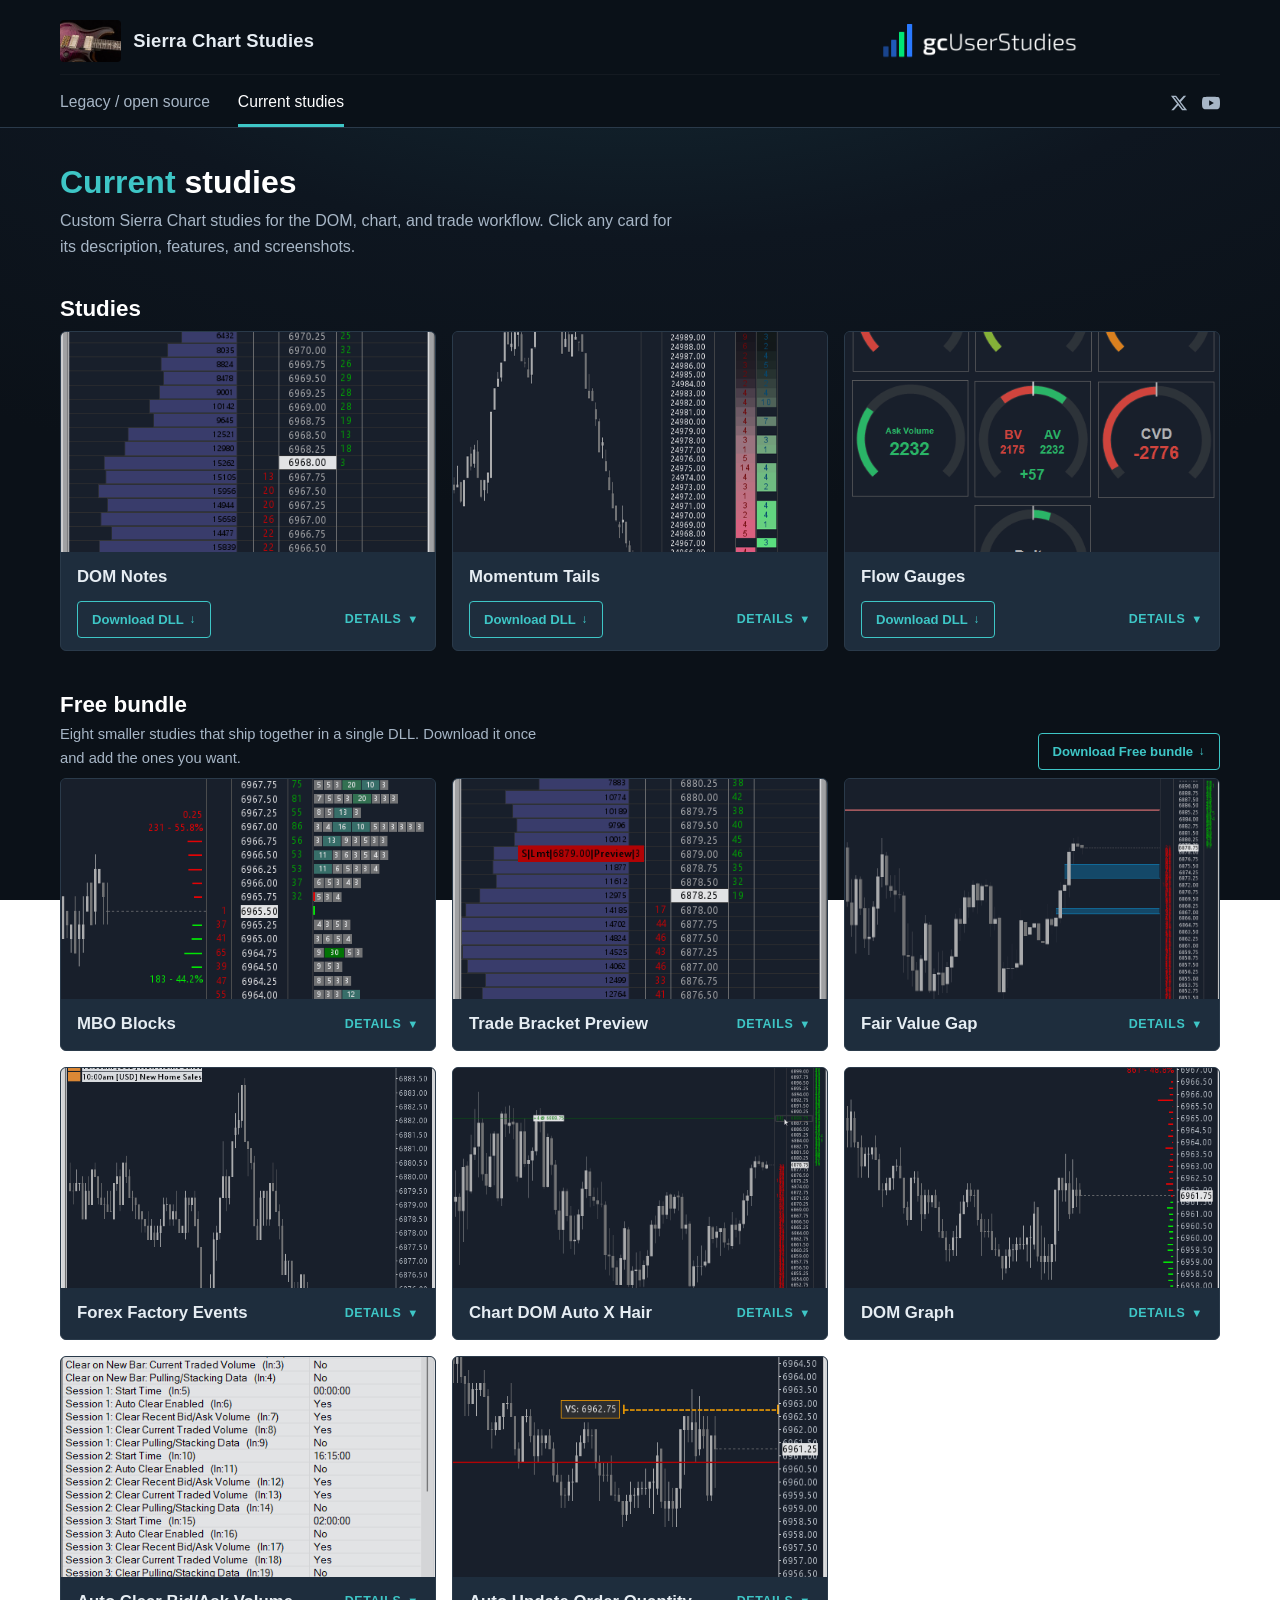
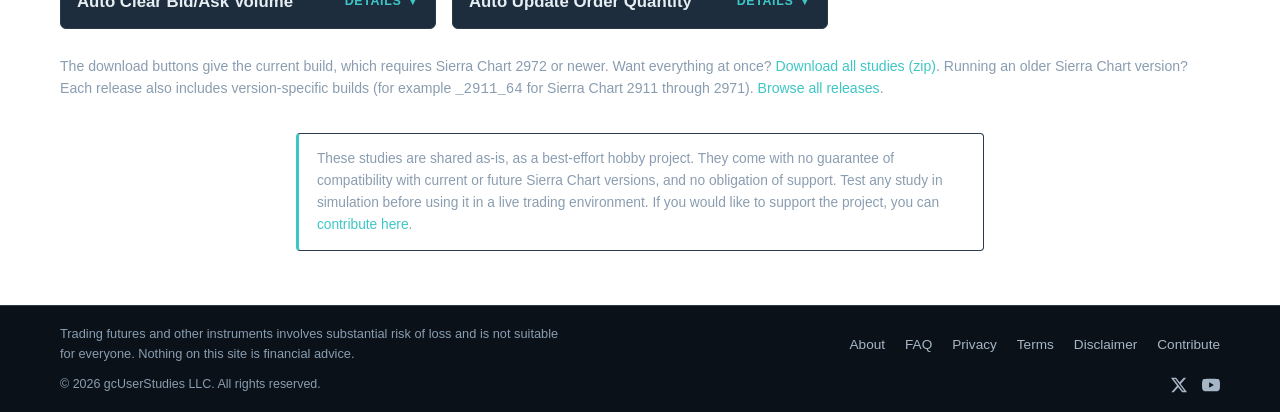
==== commit d01f1296: "Deep links to study cards, redirects for old site URLs, SC 2972 download note" ====
--- a/index.html
+++ b/index.html
@@ -44,7 +44,7 @@
     <div class="gc-gallery">
 
       <!-- ---------- DOM Notes ---------- -->
-      <details class="gc-card" name="gc-studies">
+      <details class="gc-card" id="dom-notes" name="gc-studies">
         <summary>
           <div class="gc-card-thumb">
             <img src="assets/studies/gcDOMNotes_01.png" alt="DOM Notes on a Sierra Chart DOM">
@@ -83,7 +83,7 @@
       </details>
 
       <!-- ---------- Momentum Tails ---------- -->
-      <details class="gc-card" name="gc-studies">
+      <details class="gc-card" id="momentum-tails" name="gc-studies">
         <summary>
           <div class="gc-card-thumb">
             <img src="assets/studies/gcMomentumTails_01.png" alt="Momentum Tails on a Sierra Chart DOM">
@@ -133,7 +133,7 @@
       </details>
 
       <!-- ---------- Flow Gauges ---------- -->
-      <details class="gc-card" name="gc-studies">
+      <details class="gc-card" id="flow-gauges" name="gc-studies">
         <summary>
           <div class="gc-card-thumb">
             <img src="assets/studies/gcFlowGauges_01.png" alt="Flow Gauges arc gauges">
@@ -178,7 +178,7 @@
     </div>
 
     <!-- ===== Free bundle (one shared DLL) ===== -->
-    <div class="section-head-row">
+    <div class="section-head-row" id="free-bundle">
       <div>
         <h2 class="section-head">Free bundle</h2>
         <p class="section-sub">Eight smaller studies that ship together in a single DLL. Download it once and add the ones you want.</p>
@@ -188,7 +188,7 @@
     <div class="gc-gallery gc-gallery--bundle">
 
       <!-- ---------- MBO Blocks ---------- -->
-      <details class="gc-card" name="gc-studies">
+      <details class="gc-card" id="mbo-blocks" name="gc-studies">
         <summary>
           <div class="gc-card-thumb">
             <img src="assets/studies/gcMBOBlocks_Free_01.png" alt="MBO Blocks on a DOM">
@@ -224,7 +224,7 @@
       </details>
 
       <!-- ---------- Trade Bracket Preview ---------- -->
-      <details class="gc-card" name="gc-studies">
+      <details class="gc-card" id="trade-bracket-preview" name="gc-studies">
         <summary>
           <div class="gc-card-thumb">
             <img src="assets/studies/gcTradeBracketPreview_Free_01.png" alt="Trade Bracket Preview lines">
@@ -257,7 +257,7 @@
       </details>
 
       <!-- ---------- Fair Value Gap ---------- -->
-      <details class="gc-card" name="gc-studies">
+      <details class="gc-card" id="fair-value-gap" name="gc-studies">
         <summary>
           <div class="gc-card-thumb">
             <img src="assets/studies/gcFVG_Free_01.png" alt="Fair Value Gaps on a chart">
@@ -290,7 +290,7 @@
       </details>
 
       <!-- ---------- Forex Factory Events ---------- -->
-      <details class="gc-card" name="gc-studies">
+      <details class="gc-card" id="forex-factory-events" name="gc-studies">
         <summary>
           <div class="gc-card-thumb">
             <img src="assets/studies/gcForexFactory_Free_01.png" alt="Forex Factory events on a chart">
@@ -323,7 +323,7 @@
       </details>
 
       <!-- ---------- Chart DOM Auto X Hair ---------- -->
-      <details class="gc-card" name="gc-studies">
+      <details class="gc-card" id="chart-dom-auto-x-hair" name="gc-studies">
         <summary>
           <div class="gc-card-thumb">
             <img src="assets/studies/gcChartDOMAutoXHair_Free_01.png" alt="Chart DOM auto crosshair">
@@ -352,7 +352,7 @@
       </details>
 
       <!-- ---------- DOM Graph ---------- -->
-      <details class="gc-card" name="gc-studies">
+      <details class="gc-card" id="dom-graph" name="gc-studies">
         <summary>
           <div class="gc-card-thumb">
             <img src="assets/studies/gcDOMGraph_Free_01.png" alt="DOM depth graph">
@@ -385,7 +385,7 @@
       </details>
 
       <!-- ---------- Auto Clear Bid/Ask Volume ---------- -->
-      <details class="gc-card" name="gc-studies">
+      <details class="gc-card" id="auto-clear-bid-ask-volume" name="gc-studies">
         <summary>
           <div class="gc-card-thumb">
             <img src="assets/studies/gcAutoClearRecentBidAskPS_Free_01.png" alt="Auto Clear Bid/Ask Volume settings">
@@ -417,7 +417,7 @@
       </details>
 
       <!-- ---------- Auto Update Order Quantity ---------- -->
-      <details class="gc-card" name="gc-studies">
+      <details class="gc-card" id="auto-update-order-quantity" name="gc-studies">
         <summary>
           <div class="gc-card-thumb">
             <img src="assets/studies/gcAutoUpdateOrderQty_Free_01.png" alt="Auto Update Order Quantity">
@@ -450,7 +450,7 @@
 
     </div>
 
-    <p class="versions-note">The download buttons give the current build. Want everything at once? <a href="https://github.com/gcUserStudies/gcuserstudies.com/releases/latest/download/gcUserStudies_ALL.zip" download>Download all studies (zip)</a>. Need an older or version-specific Sierra Chart build? <a href="https://github.com/gcUserStudies/gcuserstudies.com/releases" target="_blank" rel="noopener">Browse all releases</a>.</p>
+    <p class="versions-note">The download buttons give the current build, which requires Sierra Chart 2972 or newer. Want everything at once? <a href="https://github.com/gcUserStudies/gcuserstudies.com/releases/latest/download/gcUserStudies_ALL.zip" download>Download all studies (zip)</a>. Running an older Sierra Chart version? Each release also includes version-specific builds (for example <code>_2911_64</code> for Sierra Chart 2911 through 2971). <a href="https://github.com/gcUserStudies/gcuserstudies.com/releases" target="_blank" rel="noopener">Browse all releases</a>.</p>
 
     <!-- ===== As-is disclaimer ===== -->
     <div class="disclaimer">
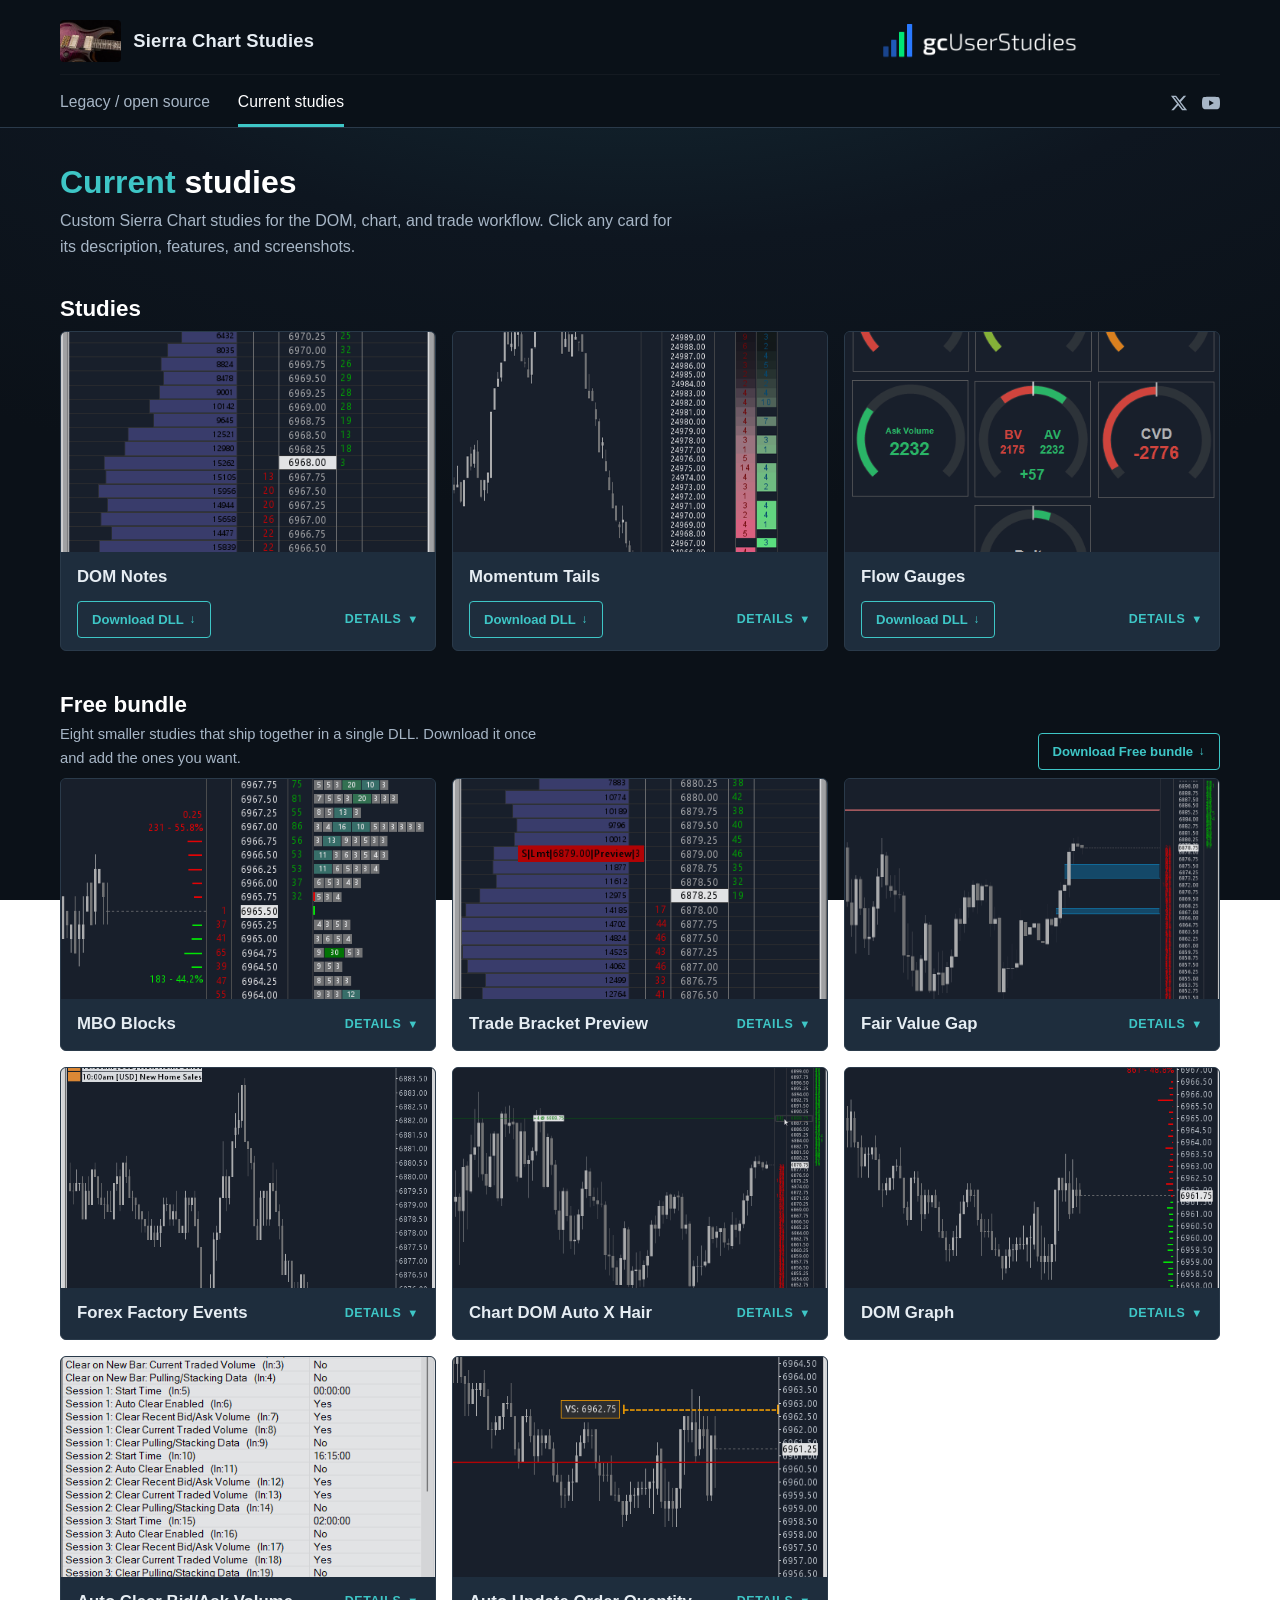
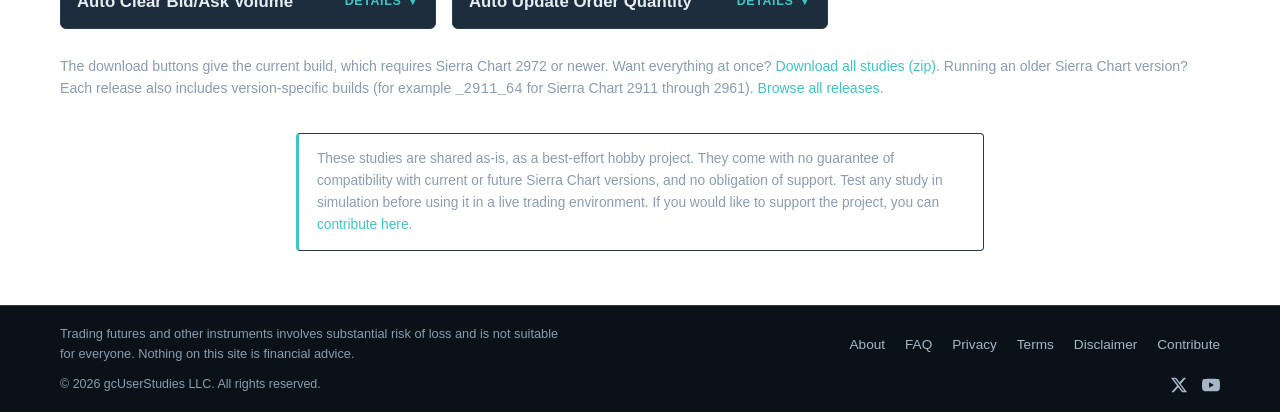
==== commit c49d6f51: "Correct _2911_64 version range to 2911 through 2961 The 2911 build runs on Sierra Chart versions bef" ====
--- a/index.html
+++ b/index.html
@@ -450,7 +450,7 @@
 
     </div>
 
-    <p class="versions-note">The download buttons give the current build, which requires Sierra Chart 2972 or newer. Want everything at once? <a href="https://github.com/gcUserStudies/gcuserstudies.com/releases/latest/download/gcUserStudies_ALL.zip" download>Download all studies (zip)</a>. Running an older Sierra Chart version? Each release also includes version-specific builds (for example <code>_2911_64</code> for Sierra Chart 2911 through 2971). <a href="https://github.com/gcUserStudies/gcuserstudies.com/releases" target="_blank" rel="noopener">Browse all releases</a>.</p>
+    <p class="versions-note">The download buttons give the current build, which requires Sierra Chart 2972 or newer. Want everything at once? <a href="https://github.com/gcUserStudies/gcuserstudies.com/releases/latest/download/gcUserStudies_ALL.zip" download>Download all studies (zip)</a>. Running an older Sierra Chart version? Each release also includes version-specific builds (for example <code>_2911_64</code> for Sierra Chart 2911 through 2961). <a href="https://github.com/gcUserStudies/gcuserstudies.com/releases" target="_blank" rel="noopener">Browse all releases</a>.</p>
 
     <!-- ===== As-is disclaimer ===== -->
     <div class="disclaimer">
